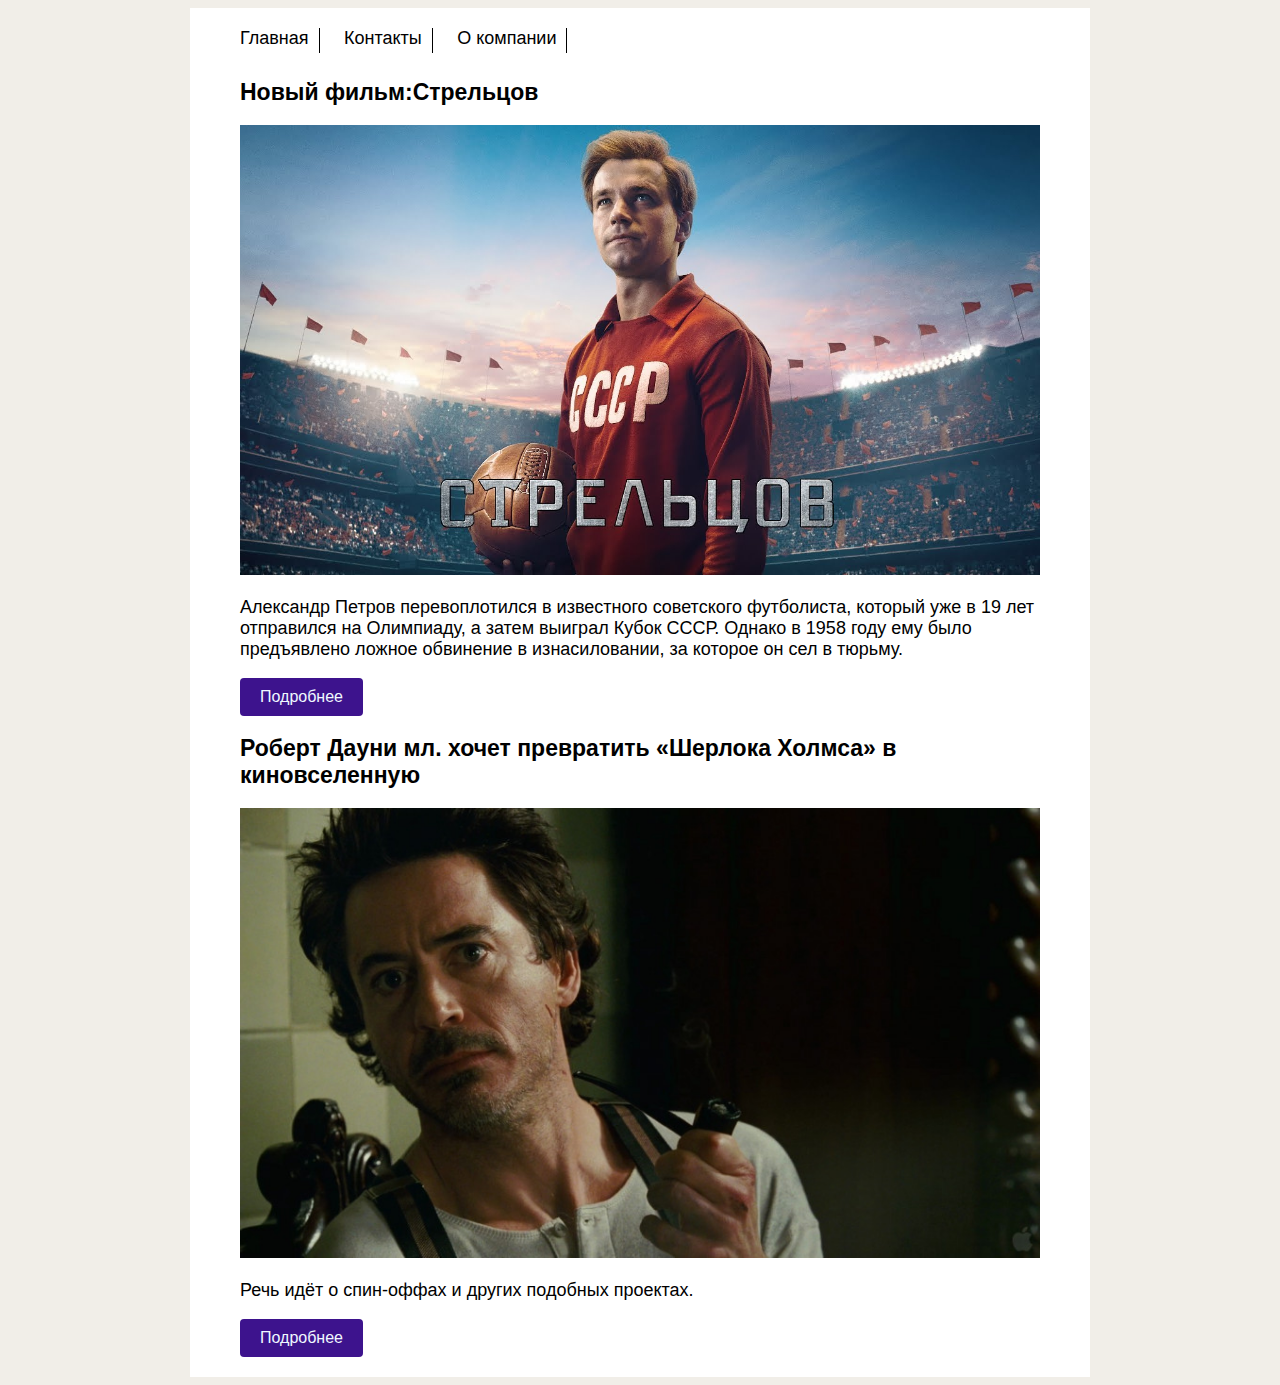
==== index.html @ 86b541bf "Add files via upload" ====
<!DOCTYPE html>
<html lang="ru">
<head>
    <meta charset="UTF-8">
    <meta name="viewport" content="width=device-width, initial-scale=1">
    <title>Новости кинемотографа</title>
    <link rel="stylesheet" href="css/style.css">
</head>
<body>
<div class="container">
   <nav class="menu">
       <a class="menu__link"  href="index.html">Главная</a>
       <a class="menu__link" href="conacts.html">Контакты</a>
       <a class="menu__link" href="about%20us.html">О компании</a>
   </nav >
    <div>
    <h2>Новый фильм:Стрельцов</h2>
    <img src="img/maxresdefault-2.jpg" alt="">
    <p>Александр Петров перевоплотился в известного советского футболиста, который уже в 19 лет отправился на Олимпиаду, а затем выиграл Кубок СССР. Однако в 1958 году ему было предъявлено ложное обвинение в изнасиловании, за которое он сел в тюрьму.</p>
    <a href="link.html" class="btn_p">Подробнее</a>
     </div>
     <div>
     <h2>Роберт Дауни мл. хочет превратить «Шерлока Холмса» в киновселенную</h2>
       <img src="img/763ab7b522e6cd28_848x477.jpg" alt="Шерлока Холмс">
       <p>Речь идёт о спин-оффах и других подобных проектах.</p>
       <a href="link2.html" class="btn_p">Подробнее</a>
       </div>
</div>

    




</body>
</html>
---- css/style.css ----
body{
 background:#F1EEE8;
 font-family: arial;    
    
}h2{
 font-size:23px;    
     
    
}

img{
    width: 100%;
    
   
}

.container {
    width: 800px;
    margin: 0 auto;
    background:#Fff;
    padding:20px 50px; 
   
   
}
p{
 
  font-size: 18px;  
    
}

.btn_p{
    background: #3d138d;
    display: inline-block;
    color: aliceblue;
    padding: 10px 20px;
    border-radius: 4px;
    text-decoration: none;
    transition: 0.2s;
}
.btn_p:hover {
    background: rgba(74, 19, 224, 0.94);
    padding: 14px 24px;
   
}
.btn_1:hover{
  background: rgba(74, 19, 224, 0.94);
    padding: 30px 50px;
    border-radius: 10px   
}.btn_1{
    background: #3d138d;
    color: aliceblue;
    padding: 10px 20px;
    border-radius: 4px;
    text-decoration: none;
    transition: 0.5s;
    }
.btn_2:hover{
  background: rgba(245, 255, 0, 0.84) ;
    padding: 10px 50px 10px 50px;
          
}
.btn_2{
    background: rgba(255, 255, 0, 0.65) ;
    color: #ff0062;
    padding: 10px 20px;
    border-radius: 4px;
    text-decoration: none;
    transition: 0.5s;

    }.btn_3:hover{
  background: #4d4545;
        border-radius: 4px;
        }.btn_3{
    background: red ;
    color: #ffe1e1;
    padding: 10px 20px; 
    border-radius: 4px;
    text-decoration: none;
    transition: 0.5s;
            }

li{
    
}
.menu{
    margin-bottom: 30px;
}
.menu__link{
    text-decoration: none;
    margin-right: 20px;
    color: #000000 ;
   
    border-right: 1px solid #000000;
    padding-right: 10px;
    font-size: 18px;
    transition: 0.1s;
    padding-bottom: 5px;
   
}
.menu__link:hover{
    border-bottom: 3px solid rgba(74, 19, 224, 0.94);
    color:rgba(74, 19, 224, 0.94); 
    
}
LI{
    margin-bottom: 5PX;
}
@media(max-width:480px){
   
    .menu__link{
        font-size: 28px;
    }
    h2{
        font-size: 37px;
    }
    p{
       font-size: 29px; 
    }
    a{
        padding: 15px 35px;
        font-size: 20px;
    }li{
       font-size: 29px;  
    }
    }
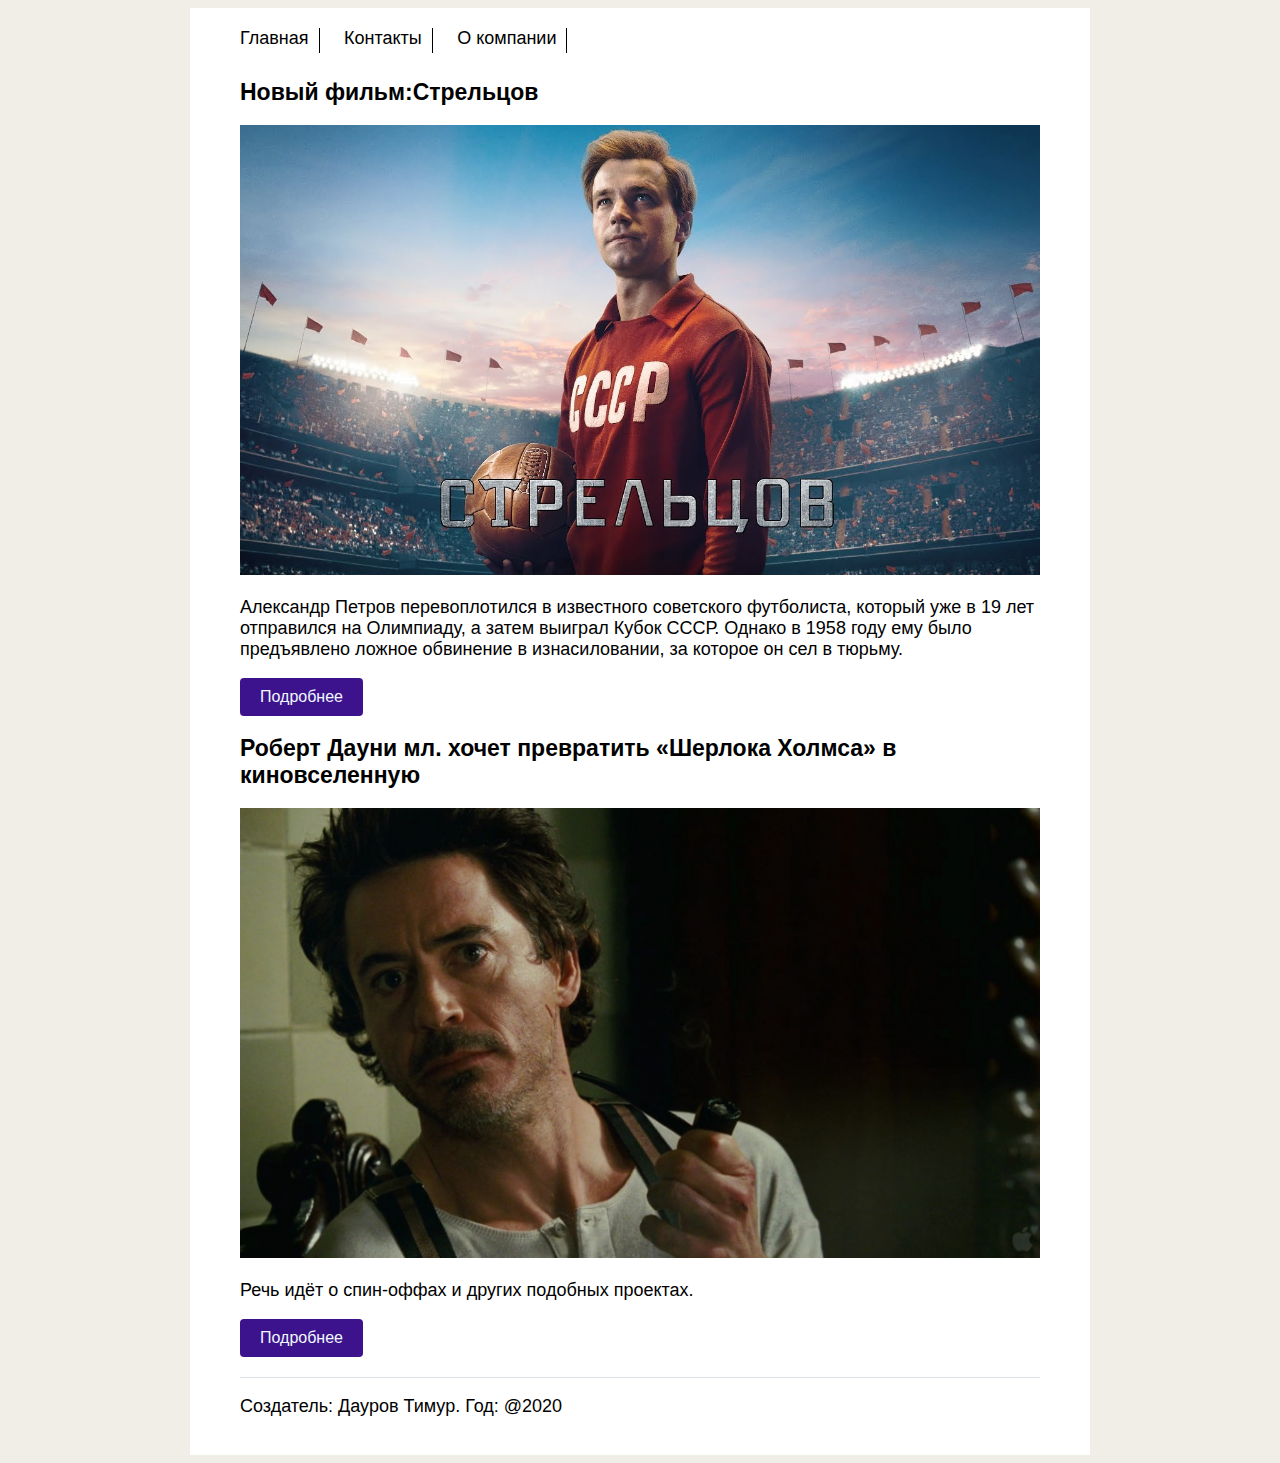
==== commit bd8c600d: "Add files via upload" ====
--- a/index.html
+++ b/index.html
@@ -25,6 +25,10 @@
        <p>Речь идёт о спин-оффах и других подобных проектах.</p>
        <a href="link2.html" class="btn_p">Подробнее</a>
        </div>
+       <footer>
+           <p>Создатель: Дауров Тимур. Год: @2020</p>
+        
+       </footer>
 </div>
 
     
--- a/css/style.css
+++ b/css/style.css
@@ -105,6 +105,10 @@
 LI{
     margin-bottom: 5PX;
 }
+footer{
+    border-top: 1px solid #dce1e6;
+    margin-top: 20px;
+}
 @media(max-width:480px){
    
     .menu__link{
@@ -122,7 +126,7 @@
     }li{
        font-size: 29px;  
     }
-    }  
+    }
 
 
 
@@ -166,3 +170,4 @@
 
 
 
+
